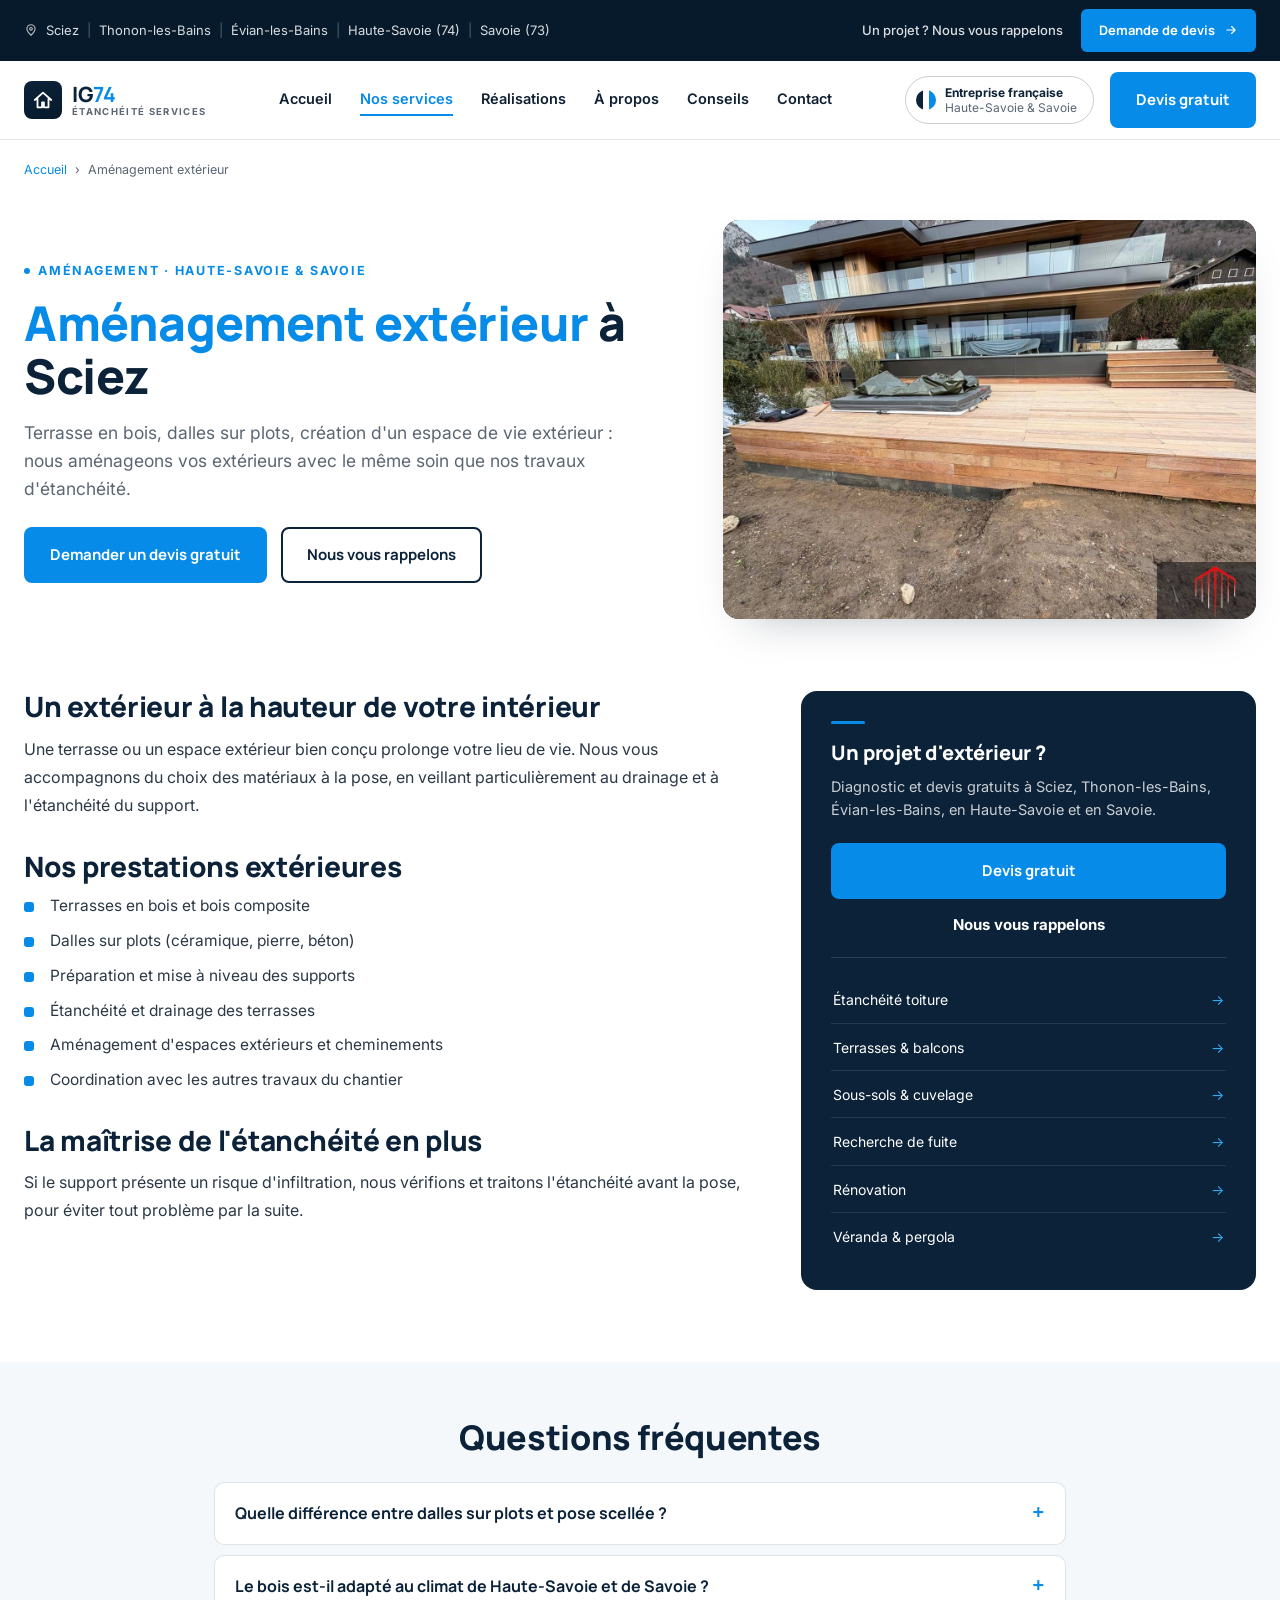
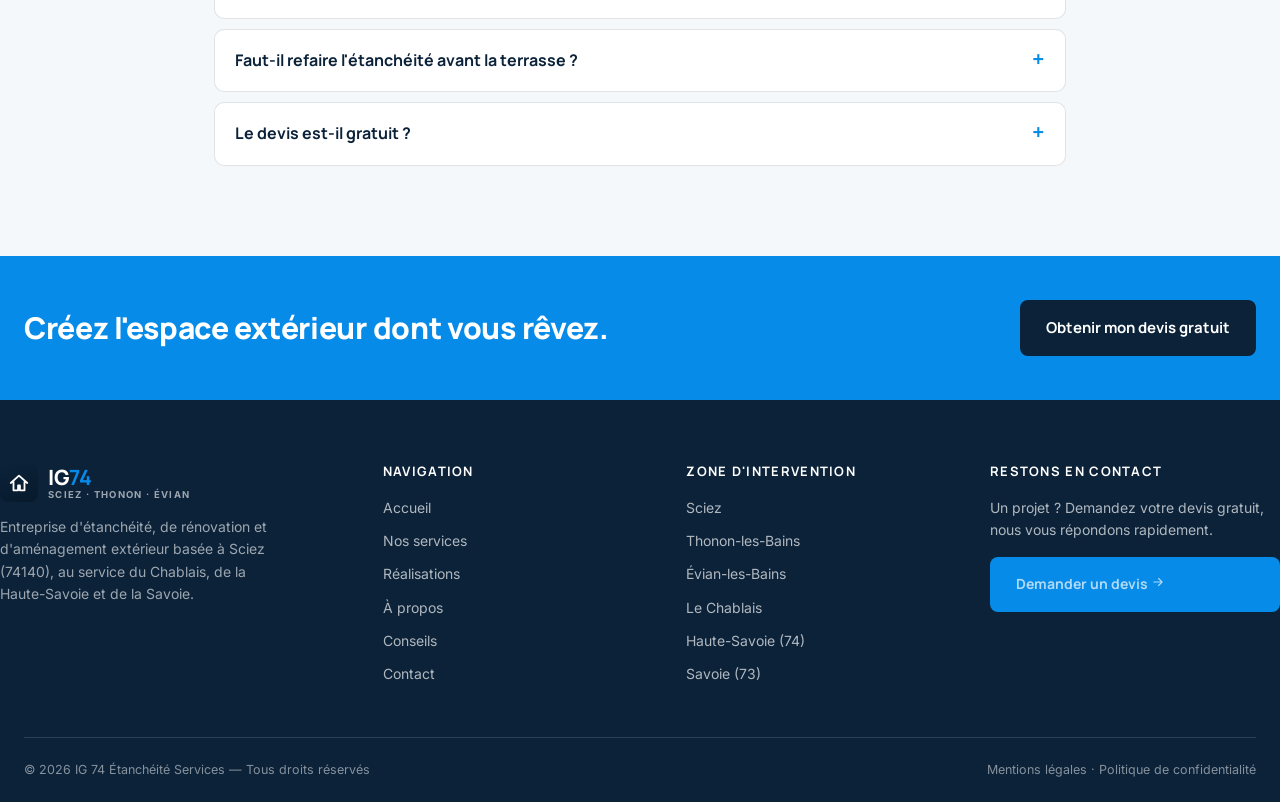
==== amenagement-exterieur.html @ 5bb249f6 "Initial IG74 website" ====
<!DOCTYPE html>
<html lang="fr">
<head>
<meta charset="UTF-8">
<meta name="viewport" content="width=device-width, initial-scale=1">
<title>Aménagement extérieur à Sciez | IG 74</title>
<meta name="description" content="Terrasse bois ou dalles sur plots à Sciez, en Haute-Savoie ou en Savoie ? IG 74 aménage vos extérieurs. Devis gratuit.">
<meta name="robots" content="index, follow">
<link rel="icon" type="image/svg+xml" href="images/favicon.svg">
<link rel="canonical" href="https://DOMAINE-A-DEFINIR.exemple/amenagement-exterieur.html">
<meta name="geo.region" content="FR-74">
<meta name="geo.placename" content="Sciez">
<meta property="og:type" content="website">
<meta property="og:locale" content="fr_FR">
<meta property="og:title" content="Aménagement extérieur à Sciez | IG 74">
<meta property="og:description" content="Terrasse bois ou dalles sur plots à Sciez, en Haute-Savoie ou en Savoie ? IG 74 aménage vos extérieurs. Devis gratuit.">
<meta property="og:image" content="https://DOMAINE-A-DEFINIR.exemple/media/realisations/realisation-terrasse-bois.jpg">
<meta property="og:url" content="https://DOMAINE-A-DEFINIR.exemple/amenagement-exterieur.html">
<meta property="og:site_name" content="IG 74 Étanchéité Services">
<link rel="preconnect" href="https://fonts.googleapis.com">
<link rel="preconnect" href="https://fonts.gstatic.com" crossorigin>
<link href="https://fonts.googleapis.com/css2?family=Manrope:wght@700;800;900&family=Inter:wght@400;500;600;700&display=swap" rel="stylesheet">
<link rel="stylesheet" href="assets/css/base.css">
<link rel="stylesheet" href="assets/css/service.css">
<script type="application/ld+json">
{
  "@context": "https://schema.org",
  "@type": "Service",
  "serviceType": "Aménagement extérieur",
  "provider": {"@id": "https://DOMAINE-A-DEFINIR.exemple/#business", "@type": "GeneralContractor", "name": "IG 74 Étanchéité Services"},
  "areaServed": [{"@type": "City", "name": "Sciez"}, {"@type": "City", "name": "Thonon-les-Bains"}, {"@type": "City", "name": "Évian-les-Bains"}, {"@type": "AdministrativeArea", "name": "Haute-Savoie"}, {"@type": "AdministrativeArea", "name": "Savoie"}],
  "description": "Terrasses bois et dalles sur plots à Sciez, en Haute-Savoie et en Savoie, avec la maîtrise de l&#x27;étanchéité en plus.",
  "url": "https://DOMAINE-A-DEFINIR.exemple/amenagement-exterieur.html"
}
</script>
<script type="application/ld+json">
{
  "@context": "https://schema.org",
  "@type": "BreadcrumbList",
  "itemListElement": [
    {"@type": "ListItem", "position": 1, "name": "Accueil", "item": "https://DOMAINE-A-DEFINIR.exemple/"},
    {"@type": "ListItem", "position": 2, "name": "Aménagement extérieur", "item": "https://DOMAINE-A-DEFINIR.exemple/amenagement-exterieur.html"}
  ]
}
</script>
</head>
<body>

<div class="topbar">
  <div class="wrap">
    <div class="topbar-zones">
      <svg width="14" height="14" viewBox="0 0 24 24" fill="none" aria-hidden="true"><path d="M12 21s7-6.2 7-11a7 7 0 10-14 0c0 4.8 7 11 7 11z" stroke="currentColor" stroke-width="2"/><circle cx="12" cy="10" r="2.3" stroke="currentColor" stroke-width="2"/></svg>
      <span>Sciez</span><span class="sep">|</span><span>Thonon-les-Bains</span><span class="sep">|</span><span>Évian-les-Bains</span><span class="sep">|</span><span>Haute-Savoie (74)</span><span class="sep">|</span><span>Savoie (73)</span>
    </div>
    <div class="topbar-right">
      <a class="callback" href="contact.html" data-track="callback_click">Un projet ? Nous vous rappelons</a>
      <a class="btn btn-primary" href="contact.html" data-track="quote_click">Demande de devis <svg width="14" height="14" viewBox="0 0 24 24" fill="none"><path d="M5 12h14M13 6l6 6-6 6" stroke="currentColor" stroke-width="2" stroke-linecap="round" stroke-linejoin="round"/></svg></a>
    </div>
  </div>
</div>

<header id="top">
  <div class="wrap nav" id="nav">
    <a class="logo" href="index.html" aria-label="IG 74 Étanchéité Services — Accueil">
      <span class="logo-mark" aria-hidden="true"><svg viewBox="0 0 24 24" fill="none"><path d="M3 12l9-8 9 8M6 10.3V20h5v-5.5h2V20h5V10.3" stroke="#fff" stroke-width="2" stroke-linecap="round" stroke-linejoin="round"/></svg></span>
      <span class="logo-word"><span class="lw-name">IG<b>74</b></span><span class="lw-tag">Étanchéité Services</span></span>
    </a>
    <nav class="navlinks">
      <a href="index.html">Accueil</a>
      <a href="index.html#services" class="active">Nos services</a>
      <a href="realisations.html">Réalisations</a>
      <a href="index.html#entreprise">À propos</a>
      <a href="index.html#methode">Conseils</a>
      <a href="contact.html">Contact</a>
    </nav>
    <div class="nav-cta">
      <div class="nav-badge">
        <span class="flag" aria-hidden="true"><i></i><i></i><i></i></span>
        <span class="nb-text"><b>Entreprise française</b><i>Haute-Savoie &amp; Savoie</i></span>
      </div>
      <a class="btn btn-primary" href="contact.html" data-track="quote_click">Devis gratuit</a>
      <button class="burger" id="burger" aria-label="Menu"><span></span><span></span><span></span></button>
    </div>
  </div>
</header>

<div class="wrap"><nav class="crumb" aria-label="Breadcrumb"><a href="index.html">Accueil</a> &nbsp;›&nbsp; Aménagement extérieur</nav></div>

<section class="svc-hero">
  <div class="wrap svc-hero-grid">
    <div class="reveal">
      <span class="eyebrow"><span class="dot"></span>Aménagement · Haute-Savoie &amp; Savoie</span>
      <h1><span class="accent">Aménagement extérieur</span> à Sciez</h1>
      <p class="lead">Terrasse en bois, dalles sur plots, création d&#x27;un espace de vie extérieur : nous aménageons vos extérieurs avec le même soin que nos travaux d&#x27;étanchéité.</p>
      <div class="hero-cta">
        <a class="btn btn-primary" href="contact.html" data-track="quote_click">Demander un devis gratuit</a>
        <a class="btn btn-ghost" href="contact.html" data-track="callback_click">Nous vous rappelons</a>
      </div>
    </div>
    <div class="svc-media reveal">
      <img src="media/realisations/realisation-terrasse-bois.jpg" alt="Terrasse en bois — réalisation" fetchpriority="high" decoding="async">
    </div>
  </div>
</section>

<section class="block svc-content">
  <div class="wrap svc-body">
    <div class="article reveal">
      <h2>Un extérieur à la hauteur de votre intérieur</h2>
      <p>Une terrasse ou un espace extérieur bien conçu prolonge votre lieu de vie. Nous vous accompagnons du choix des matériaux à la pose, en veillant particulièrement au drainage et à l&#x27;étanchéité du support.</p>
      <h2>Nos prestations extérieures</h2>
      <ul>
        <li>Terrasses en bois et bois composite</li>
        <li>Dalles sur plots (céramique, pierre, béton)</li>
        <li>Préparation et mise à niveau des supports</li>
        <li>Étanchéité et drainage des terrasses</li>
        <li>Aménagement d&#x27;espaces extérieurs et cheminements</li>
        <li>Coordination avec les autres travaux du chantier</li>
      </ul>
      <h2>La maîtrise de l&#x27;étanchéité en plus</h2>
      <p>Si le support présente un risque d&#x27;infiltration, nous vérifions et traitons l&#x27;étanchéité avant la pose, pour éviter tout problème par la suite.</p>
    </div>
    <aside class="aside reveal">
      <h3>Un projet d&#x27;extérieur ?</h3>
      <p>Diagnostic et devis gratuits à Sciez, Thonon-les-Bains, Évian-les-Bains, en Haute-Savoie et en Savoie.</p>
      <a class="btn btn-primary" href="contact.html" data-track="quote_click">Devis gratuit</a>
      <a class="callback" href="contact.html" data-ig74="phone-cta" data-track="callback_click">Nous vous rappelons</a>
      <div class="mini-list">
        <a href="etancheite-toiture.html" data-track="service_click" data-service="etancheite-toiture">Étanchéité toiture <span>→</span></a>
        <a href="etancheite-terrasse.html" data-track="service_click" data-service="etancheite-terrasse">Terrasses &amp; balcons <span>→</span></a>
        <a href="etancheite-sous-sol.html" data-track="service_click" data-service="etancheite-sous-sol">Sous-sols &amp; cuvelage <span>→</span></a>
        <a href="recherche-de-fuite.html" data-track="service_click" data-service="recherche-de-fuite">Recherche de fuite <span>→</span></a>
        <a href="renovation-entreprise-generale.html" data-track="service_click" data-service="renovation-entreprise-generale">Rénovation <span>→</span></a>
        <a href="veranda-pergola.html" data-track="service_click" data-service="veranda-pergola">Véranda &amp; pergola <span>→</span></a>
      </div>
    </aside>
  </div>
</section>

<section class="faq">
  <div class="wrap-narrow reveal">
    <h2>Questions fréquentes</h2>
    <div>
      <details><summary>Quelle différence entre dalles sur plots et pose scellée ?</summary><p>Les dalles sur plots reposent sur des supports réglables, ce qui facilite le drainage et le rattrapage des niveaux, sans sceller au mortier.</p></details>
      <details><summary>Le bois est-il adapté au climat de Haute-Savoie et de Savoie ?</summary><p>Oui, avec des essences ou du composite adaptés et une pose bien ventilée. Nous vous conseillons le matériau le plus durable selon l&#x27;exposition.</p></details>
      <details><summary>Faut-il refaire l&#x27;étanchéité avant la terrasse ?</summary><p>Si le support présente un risque d&#x27;infiltration, oui. Nous vérifions l&#x27;étanchéité avant la pose pour éviter tout problème ultérieur.</p></details>
      <details><summary>Le devis est-il gratuit ?</summary><p>Oui, chaque projet fait l&#x27;objet d&#x27;un devis gratuit et sans engagement.</p></details>
    </div>
  </div>
</section>

<section class="ctaband">
  <div class="wrap">
    <h2>Créez l&#x27;espace extérieur dont vous rêvez.</h2>
    <a class="btn btn-dark" href="contact.html" data-track="quote_click">Obtenir mon devis gratuit</a>
  </div>
</section>

<footer>
  <div class="wrap foot-top">
    <div class="foot-grid">
      <div class="foot-brand">
        <a class="logo" href="index.html" aria-label="IG 74 Étanchéité Services">
          <span class="logo-mark" aria-hidden="true"><svg viewBox="0 0 24 24" fill="none"><path d="M3 12l9-8 9 8M6 10.3V20h5v-5.5h2V20h5V10.3" stroke="#fff" stroke-width="2" stroke-linecap="round" stroke-linejoin="round"/></svg></span>
          <span class="logo-word"><span class="lw-name">IG<b>74</b></span><span class="lw-tag">Sciez · Thonon · Évian</span></span>
        </a>
        <p>Entreprise d&#x27;étanchéité, de rénovation et d&#x27;aménagement extérieur basée à Sciez (74140), au service du Chablais, de la Haute-Savoie et de la Savoie.</p>
      </div>
      <div class="foot-col">
        <h4>Navigation</h4>
        <a href="index.html">Accueil</a>
        <a href="index.html#services">Nos services</a>
        <a href="realisations.html">Réalisations</a>
        <a href="index.html#entreprise">À propos</a>
        <a href="index.html#methode">Conseils</a>
        <a href="contact.html">Contact</a>
      </div>
      <div class="foot-col">
        <h4>Zone d&#x27;intervention</h4>
        <div>Sciez</div>
        <div>Thonon-les-Bains</div>
        <div>Évian-les-Bains</div>
        <div>Le Chablais</div>
        <div>Haute-Savoie (74)</div>
        <div>Savoie (73)</div>
      </div>
      <div class="foot-col">
        <h4>Restons en contact</h4>
        <p>Un projet ? Demandez votre devis gratuit, nous vous répondons rapidement.</p>
        <a class="btn btn-primary" href="contact.html" data-track="quote_click">Demander un devis <svg width="14" height="14" viewBox="0 0 24 24" fill="none"><path d="M5 12h14M13 6l6 6-6 6" stroke="currentColor" stroke-width="2" stroke-linecap="round" stroke-linejoin="round"/></svg></a>
      </div>
    </div>
  </div>
  <div class="wrap">
    <div class="foot-bottom">
      <span>© <span data-ig74="year"></span> IG 74 Étanchéité Services — Tous droits réservés</span>
      <span><a href="mentions-legales.html">Mentions légales</a> · <a href="politique-de-confidentialite.html">Politique de confidentialité</a></span>
    </div>
  </div>
</footer>

<div class="mobile-cta-bar" role="navigation" aria-label="Actions rapides">
  <a href="contact.html" data-track="quote_click"><svg width="17" height="17" viewBox="0 0 24 24" fill="none"><path d="M4 20h16M6 20V9l6-4 6 4v11M10 20v-6h4v6" stroke="currentColor" stroke-width="2" stroke-linejoin="round"/></svg>Devis</a>
  <a href="contact.html" data-track="callback_click"><svg width="17" height="17" viewBox="0 0 24 24" fill="none"><path d="M5 4h4l2 5-2.5 1.5a11 11 0 005 5L15 13l5 2v4a2 2 0 01-2 2A16 16 0 013 6a2 2 0 012-2z" stroke="currentColor" stroke-width="2" stroke-linejoin="round"/></svg>Rappel</a>
  <a class="cta-quote" href="realisations.html"><svg width="17" height="17" viewBox="0 0 24 24" fill="none"><rect x="3" y="3" width="18" height="18" rx="2" stroke="currentColor" stroke-width="2"/><circle cx="8.5" cy="8.5" r="1.4" stroke="currentColor" stroke-width="2"/><path d="M21 15l-5-5-9 9" stroke="currentColor" stroke-width="2" stroke-linecap="round"/></svg>Réalisations</a>
</div>

<script src="assets/js/site-config.js"></script>
<script src="assets/js/tracking.js"></script>
<script src="assets/js/site.js"></script>
</body>
</html>
---- assets/css/base.css ----
/* ============================================================
   IG 74 ÉTANCHÉITÉ SERVICES — Fondations (tokens, layout, header,
   topbar, footer, boutons). Partagé par toutes les pages.
   ============================================================ */
:root{
  --navy:#0B2239;
  --navy-deep:#071A2C;
  --blue:#078BE8;
  --blue-light:#35A8F2;
  --ink:#102033;
  --muted:#5B6673;
  --paper:#F5F8FB;
  --white:#FFFFFF;
  --line:rgba(11,34,57,.12);
  --line-strong:rgba(11,34,57,.22);
  --r-sm:6px;
  --r-md:10px;
  --r-lg:16px;
  --shadow-soft:0 20px 44px -26px rgba(7,26,44,.35);
  --shadow-card:0 14px 30px -20px rgba(7,26,44,.28);
}
*{box-sizing:border-box;margin:0;padding:0}
html{scroll-behavior:smooth}
html,body{overflow-x:clip;max-width:100%}
body{
  font-family:"Inter",system-ui,sans-serif;
  color:var(--ink);
  background:var(--white);
  line-height:1.6;
  -webkit-font-smoothing:antialiased;
}
h1,h2,h3,h4{font-family:"Manrope","Inter",system-ui,sans-serif;line-height:1.12;letter-spacing:-.01em;color:var(--navy)}
a{color:inherit;text-decoration:none}
ul{list-style:none}
img{max-width:100%}
.wrap{max-width:1280px;margin:0 auto;padding:0 24px}
.wrap-narrow{max-width:900px;margin:0 auto;padding:0 24px}
section[id]{scroll-margin-top:132px}

.eyebrow{
  display:inline-flex;align-items:center;gap:8px;
  font-size:12.5px;letter-spacing:.14em;text-transform:uppercase;
  color:var(--blue);font-weight:700;
}
.eyebrow .dot{width:6px;height:6px;border-radius:50%;background:var(--blue);flex:0 0 auto}

.btn{
  display:inline-flex;align-items:center;gap:9px;justify-content:center;
  font-family:"Manrope","Inter",sans-serif;font-weight:700;font-size:15px;
  padding:14px 24px;border-radius:8px;border:2px solid transparent;
  cursor:pointer;transition:transform .15s ease,background .2s ease,color .2s ease,box-shadow .25s ease;
  white-space:nowrap;
}
.btn-primary{background:var(--blue);color:#fff}
.btn-primary:hover{background:#0678c9;transform:translateY(-2px);box-shadow:0 16px 32px -14px rgba(7,139,232,.55)}
.btn-dark{background:var(--navy);color:#fff}
.btn-dark:hover{background:var(--navy-deep);transform:translateY(-2px)}
.btn-ghost{border-color:var(--navy);color:var(--navy)}
.btn-ghost:hover{background:var(--navy);color:#fff;transform:translateY(-2px)}
.btn-ghost-white{border-color:rgba(255,255,255,.55);color:#fff}
.btn-ghost-white:hover{background:#fff;color:var(--navy)}
.btn[aria-disabled="true"]{opacity:.55;cursor:not-allowed;pointer-events:none}
.btn svg{flex:0 0 auto}

/* ---------- LOGO / WORDMARK ---------- */
.logo{display:flex;align-items:center;gap:10px}
.logo-mark{
  width:38px;height:38px;flex:0 0 auto;border-radius:8px;
  background:linear-gradient(160deg,var(--navy),var(--navy-deep));
  display:flex;align-items:center;justify-content:center;position:relative;
}
.logo-mark svg{width:22px;height:22px}
.logo-word{display:flex;flex-direction:column;line-height:1}
.logo-word .lw-name{font-family:"Manrope",sans-serif;font-weight:900;font-size:21px;letter-spacing:-.02em;color:var(--navy)}
.logo-word .lw-name b{color:var(--blue)}
.logo-word .lw-tag{font-size:9.5px;letter-spacing:.14em;text-transform:uppercase;color:var(--muted);font-weight:700;margin-top:2px}
footer .logo-word .lw-name{color:#fff}
footer .logo-word .lw-tag{color:rgba(255,255,255,.6)}

/* ---------- TOPBAR ---------- */
.topbar{background:var(--navy-deep);color:rgba(255,255,255,.85)}
.topbar .wrap{display:flex;align-items:center;justify-content:space-between;gap:20px;padding:9px 24px;font-size:13px}
.topbar-zones{display:flex;align-items:center;gap:8px;flex-wrap:wrap}
.topbar-zones svg{flex:0 0 auto;opacity:.8}
.topbar-zones span:not(.sep){white-space:nowrap}
.topbar-zones .sep{color:rgba(255,255,255,.3)}
.topbar-right{display:flex;align-items:center;gap:18px}
.topbar-right a.callback{color:rgba(255,255,255,.85);font-weight:500;white-space:nowrap}
.topbar-right a.callback:hover{color:#fff}
.topbar .btn{padding:9px 16px;font-size:13px;border-radius:6px}
@media (max-width:900px){.topbar-zones{display:none}.topbar .wrap{justify-content:space-between}}
@media (max-width:520px){.topbar-right a.callback{display:none}}

/* ---------- HEADER ---------- */
header{position:sticky;top:0;z-index:80;background:rgba(255,255,255,.96);backdrop-filter:blur(10px);border-bottom:1px solid var(--line);transition:box-shadow .3s ease}
header.scrolled{box-shadow:0 8px 30px -18px rgba(7,26,44,.35)}
.nav{display:flex;align-items:center;justify-content:space-between;height:78px;gap:20px}
.navlinks{display:flex;align-items:center;gap:28px}
.navlinks a{font-size:14.5px;font-weight:600;color:var(--ink);padding:4px 0;border-bottom:2px solid transparent;transition:color .2s,border-color .2s}
.navlinks a:hover{color:var(--blue)}
.navlinks a.active{color:var(--blue);border-color:var(--blue)}
.nav-cta{display:flex;align-items:center;gap:16px;flex:0 0 auto}
.nav-badge{
  display:flex;align-items:center;gap:9px;padding:8px 16px 8px 10px;border-radius:999px;
  border:1px solid var(--line-strong);font-size:12px;line-height:1.25;white-space:nowrap;
}
.nav-badge .flag{width:20px;height:20px;border-radius:50%;flex:0 0 auto;overflow:hidden;display:flex;box-shadow:inset 0 0 0 1px rgba(0,0,0,.08)}
.nav-badge .flag i{flex:1;display:block}
.nav-badge .flag i:nth-child(1){background:#0B2239}
.nav-badge .flag i:nth-child(2){background:#fff}
.nav-badge .flag i:nth-child(3){background:#078BE8}
.nav-badge .nb-text{display:flex;flex-direction:column}
.nav-badge b{font-weight:700;color:var(--navy)}
.nav-badge i{font-style:normal;color:var(--muted)}
.burger{display:none;background:none;border:0;cursor:pointer;flex-direction:column;gap:5px;padding:8px}
.burger span{width:24px;height:2px;background:var(--navy);transition:.25s}
@media (max-width:1080px){.nav-badge{display:none}}
@media (max-width:960px){
  .navlinks{display:none}
  .burger{display:flex}
  .mobile-open .navlinks{
    display:flex;position:absolute;top:100%;left:0;right:0;flex-direction:column;
    background:#fff;padding:18px 24px;gap:4px;border-bottom:1px solid var(--line);box-shadow:var(--shadow-soft);
  }
  .mobile-open .navlinks a{padding:12px 0;border-bottom:1px solid var(--line)}
  .nav-cta .btn-primary{padding:10px 14px;font-size:13.5px}
}

/* ---------- FOOTER ---------- */
footer{background:var(--navy);color:rgba(255,255,255,.72)}
.foot-top{padding:64px 0 40px}
.foot-grid{display:grid;grid-template-columns:1.3fr 1fr 1fr 1.1fr;gap:40px}
.foot-brand p{font-size:14px;max-width:280px;margin-top:14px;color:rgba(255,255,255,.6)}
.foot-col h4{color:#fff;font-size:13px;letter-spacing:.1em;text-transform:uppercase;margin-bottom:18px;font-weight:700}
.foot-col a,.foot-col div{display:block;font-size:14px;margin-bottom:11px;color:rgba(255,255,255,.68);overflow-wrap:anywhere}
.foot-col a:hover{color:var(--blue-light)}
.foot-col p{font-size:14px;color:rgba(255,255,255,.68);margin-bottom:16px}
.foot-bottom{border-top:1px solid rgba(255,255,255,.14);padding:22px 0;display:flex;flex-wrap:wrap;gap:10px 24px;justify-content:space-between;font-size:12.5px;color:rgba(255,255,255,.5)}
.foot-bottom a{color:rgba(255,255,255,.5)}
.foot-bottom a:hover{color:#fff}
@media (max-width:900px){.foot-grid{grid-template-columns:1fr 1fr;gap:32px}}
@media (max-width:600px){
  .foot-grid{grid-template-columns:1fr;gap:28px;text-align:center}
  .foot-brand .logo{justify-content:center}
  .foot-brand p{margin-left:auto;margin-right:auto}
  .foot-bottom{flex-direction:column;align-items:center;text-align:center}
}

/* ---------- BREADCRUMB (pages internes) ---------- */
.crumb{font-size:12.5px;color:var(--muted);padding:20px 0 0}
.crumb a{color:var(--blue)}
.crumb a:hover{text-decoration:underline}

/* ---------- REVEAL ---------- */
.reveal{opacity:0;transform:translateY(20px);transition:opacity .6s ease,transform .6s ease}
.reveal.in{opacity:1;transform:none}
@media (prefers-reduced-motion:reduce){
  *{animation:none!important;transition:none!important;scroll-behavior:auto!important}
  .reveal{opacity:1;transform:none}
}

/* ---------- MOBILE CTA BAR ---------- */
.mobile-cta-bar{display:none}
@media (max-width:640px){
  .mobile-cta-bar{
    display:flex;position:fixed;left:0;right:0;bottom:0;z-index:95;
    background:var(--navy);box-shadow:0 -6px 20px rgba(0,0,0,.28);
    padding-bottom:env(safe-area-inset-bottom);
  }
  .mobile-cta-bar a{
    flex:1;display:flex;align-items:center;justify-content:center;gap:8px;
    padding:14px 4px;color:#fff;font-weight:700;font-size:13.5px;
  }
  .mobile-cta-bar a.cta-quote{background:var(--blue)}
  body:has(.mobile-cta-bar){padding-bottom:calc(52px + env(safe-area-inset-bottom))}
}
---- assets/css/service.css ----
/* ============================================================
   IG 74 ÉTANCHÉITÉ SERVICES — Pages services & réalisations
   ============================================================ */
.svc-hero{padding:40px 0 52px}
.svc-hero-grid{display:grid;grid-template-columns:1.1fr .9fr;gap:48px;align-items:center}
.svc-hero h1{font-size:clamp(30px,4.2vw,48px);font-weight:800;max-width:760px;margin:14px 0 16px}
.svc-hero h1 .accent{color:var(--blue)}
.svc-hero .lead{font-size:17.5px;color:var(--muted);max-width:600px;margin-bottom:24px}
.svc-hero .hero-cta{display:flex;flex-wrap:wrap;gap:14px}
.svc-media{position:relative;border-radius:var(--r-lg);overflow:hidden;box-shadow:var(--shadow-soft);aspect-ratio:4/3;background:var(--navy-deep)}
.svc-media img{width:100%;height:100%;object-fit:cover;object-position:center 24%;transform:scale(1.1);display:block}
.svc-media.svc-media--icon{display:flex;align-items:center;justify-content:center;background:linear-gradient(155deg,var(--navy),var(--navy-deep))}
.svc-media.svc-media--icon svg{width:64px;height:64px;color:rgba(255,255,255,.85)}
@media (max-width:900px){
  .svc-hero-grid{display:flex;flex-direction:column}
  .svc-media{order:-1;margin-bottom:8px;aspect-ratio:16/9}
}

section.block.svc-content{padding:20px 0 72px}
.svc-body{display:grid;grid-template-columns:1.6fr 1fr;gap:50px;align-items:start}
.article h2{font-size:clamp(22px,2.6vw,28px);font-weight:800;margin:32px 0 12px;color:var(--navy)}
.article h2:first-child{margin-top:0}
.article p{font-size:16px;color:#2b3846;margin-bottom:14px;line-height:1.75}
.article ul{margin:6px 0 18px}
.article ul li{position:relative;padding-left:26px;margin-bottom:10px;font-size:15.5px;color:#2b3846}
.article ul li::before{content:"";position:absolute;left:0;top:8px;width:10px;height:10px;background:var(--blue);border-radius:3px}

.aside{position:sticky;top:110px;background:var(--navy);color:#fff;border-radius:var(--r-lg);padding:30px}
.aside::before{content:"";display:block;width:34px;height:3px;background:var(--blue);border-radius:2px;margin-bottom:18px}
.aside h3{color:#fff;font-size:20px;font-weight:800;margin-bottom:10px}
.aside p{color:rgba(255,255,255,.78);font-size:14.5px;margin-bottom:22px}
.aside .btn{width:100%;margin-bottom:14px}
.aside .callback{
  display:block;text-align:center;font-weight:700;color:#fff;margin-bottom:20px;padding-bottom:20px;
  border-bottom:1px solid rgba(255,255,255,.14);font-size:15px;
}
.aside .callback:hover{color:var(--blue-light)}
.mini-list{display:grid;gap:2px}
.mini-list a{display:flex;justify-content:space-between;align-items:center;padding:11px 2px;font-size:14px;color:#fff;border-bottom:1px solid rgba(255,255,255,.1)}
.mini-list a:last-child{border-bottom:0}
.mini-list a:hover{color:var(--blue-light)}
.mini-list a span{color:var(--blue-light)}
@media (max-width:900px){.svc-body{grid-template-columns:1fr;gap:32px}.aside{position:static}}

/* ---------- FAQ ---------- */
.faq{padding:56px 0 80px;background:var(--paper)}
.faq h2{font-size:clamp(24px,3vw,34px);font-weight:800;margin-bottom:26px;text-align:center}
.faq details{background:#fff;border:1px solid var(--line);border-radius:var(--r-md);padding:18px 20px;margin-bottom:10px}
.faq summary{font-family:"Manrope",sans-serif;font-weight:700;font-size:16px;cursor:pointer;list-style:none;display:flex;justify-content:space-between;gap:16px;color:var(--navy)}
.faq summary::-webkit-details-marker{display:none}
.faq summary::after{content:"+";color:var(--blue);font-size:22px;line-height:1;flex:0 0 auto}
.faq details[open] summary::after{content:"–"}
.faq details p{margin-top:12px;color:var(--muted);font-size:15px;line-height:1.7}

/* ---------- CTA BAND SIMPLE (services) ---------- */
.ctaband{background:var(--blue);color:#fff}
.ctaband .wrap{display:flex;flex-wrap:wrap;align-items:center;justify-content:space-between;gap:20px;padding:44px 24px}
.ctaband h2{color:#fff;font-size:clamp(22px,2.8vw,30px);font-weight:800;max-width:620px}

/* ---------- RÉALISATIONS (galerie) ---------- */
.gallery{display:grid;grid-template-columns:repeat(3,1fr);gap:18px}
.g-item{position:relative;border-radius:var(--r-lg);overflow:hidden;aspect-ratio:4/3;background:var(--navy-deep);box-shadow:var(--shadow-card)}
.g-item img{width:100%;height:100%;object-fit:cover;object-position:center 24%;transform:scale(1.1);transition:transform .7s ease;display:block}
.g-item:hover img{transform:scale(1.2)}
.g-item::after{content:"";position:absolute;inset:0;background:linear-gradient(180deg,rgba(7,26,44,0) 55%,rgba(7,26,44,.72) 100%)}
.g-cap{position:absolute;left:16px;right:16px;bottom:14px;z-index:2;font-size:13.5px;color:#fff;font-weight:700}
.g-cap span{display:block;font-weight:500;font-size:12px;color:rgba(255,255,255,.78);margin-top:2px}
@media (max-width:900px){.gallery{grid-template-columns:1fr 1fr}}
@media (max-width:560px){.gallery{grid-template-columns:1fr}}

/* ---------- LEGAL PAGES ---------- */
.legal-hero{padding:36px 0 8px}
.legal-hero h1{font-size:clamp(30px,4vw,44px);font-weight:800;margin:12px 0 8px}
.legal .article{max-width:760px}
.legal .article h2{margin-top:32px}
.legal .article a{color:var(--blue);text-decoration:underline}
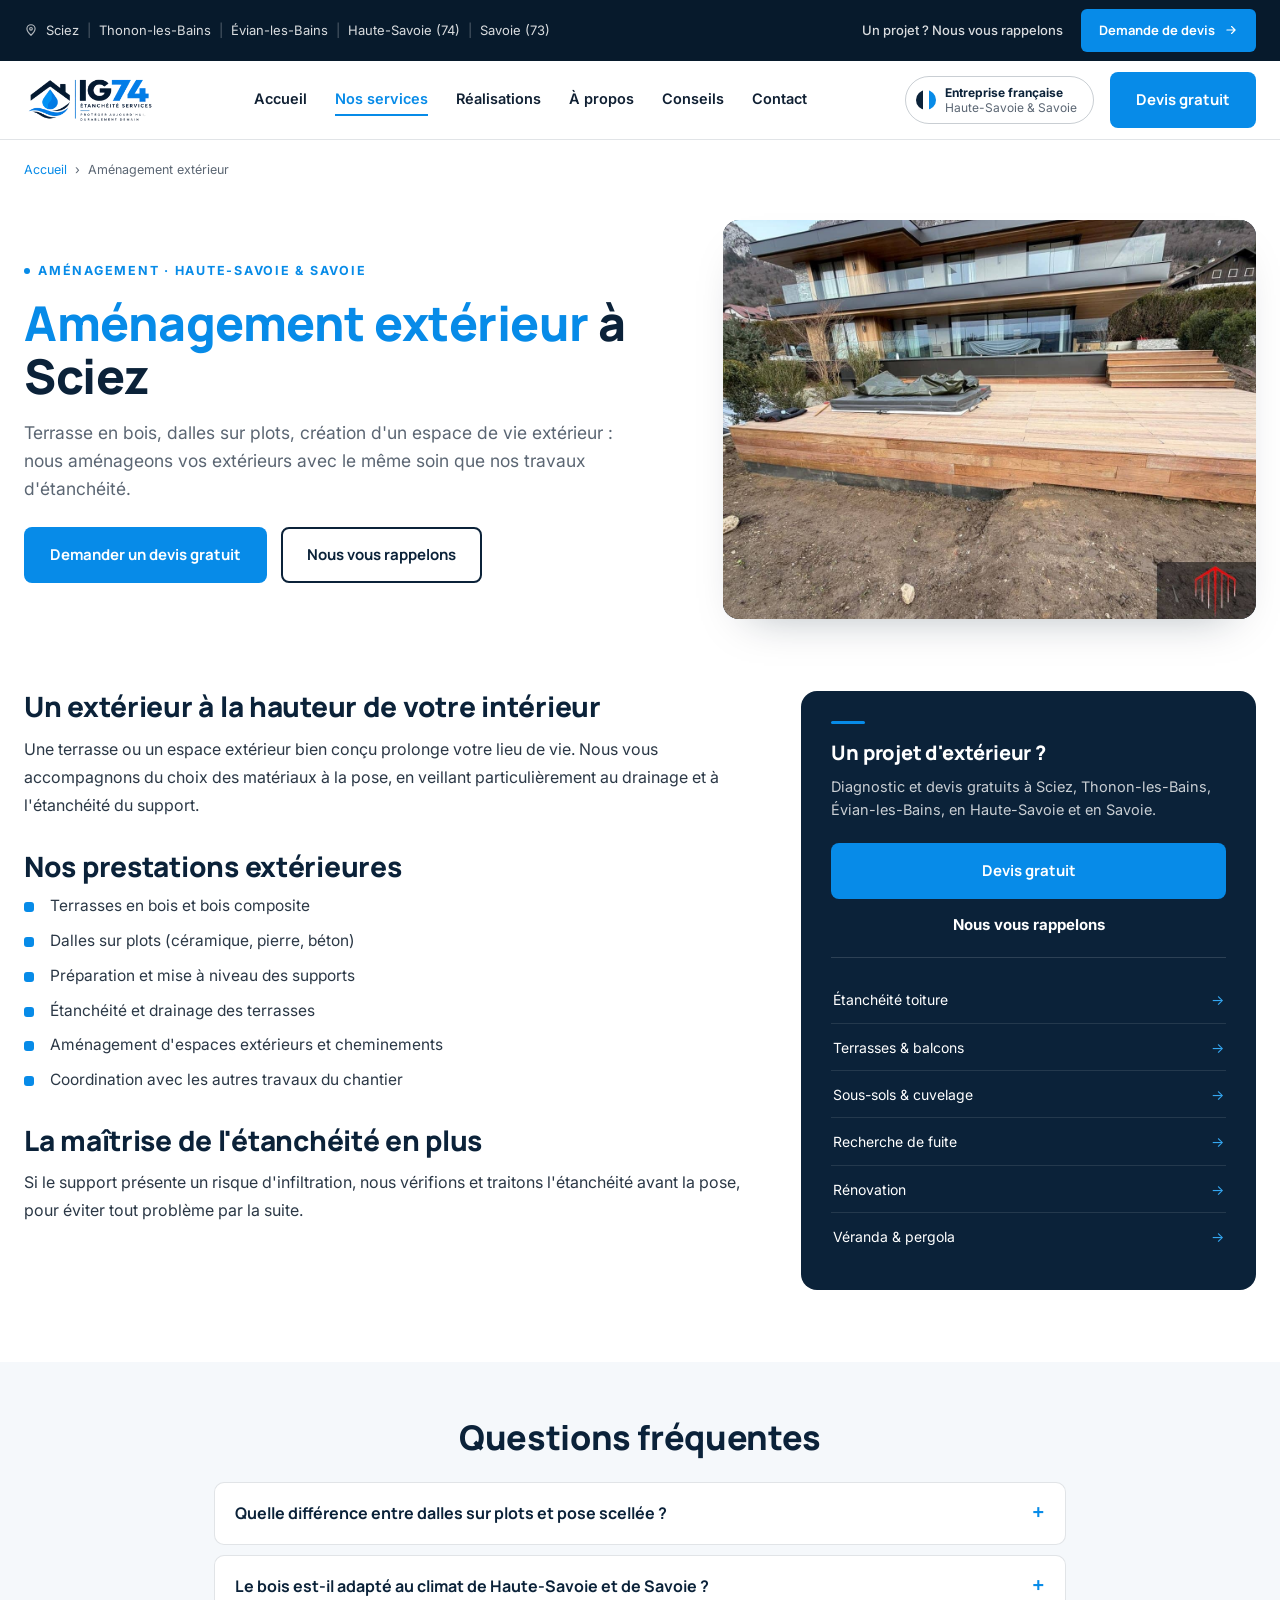
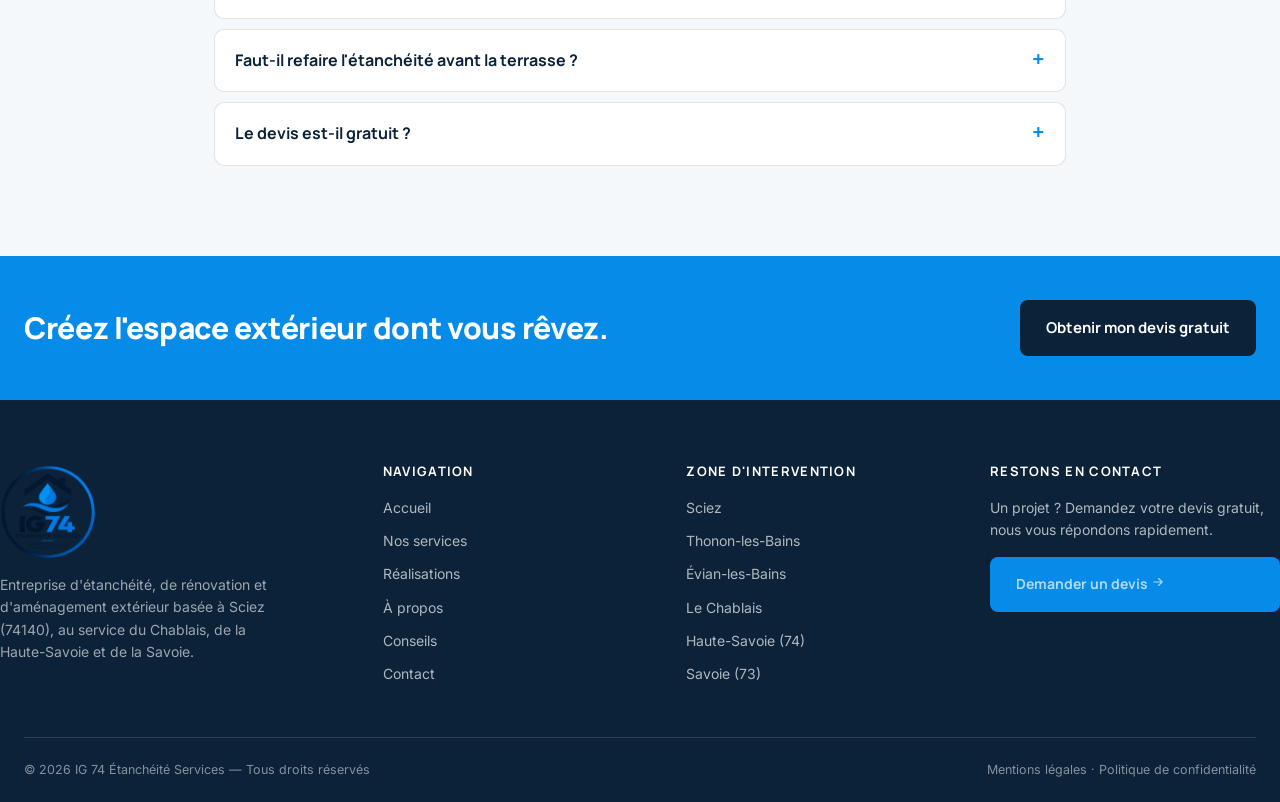
==== commit 836403bb: "Replace hero image and provisional logo with official IG74 branding - Homepage hero: new étanchéité " ====
--- a/amenagement-exterieur.html
+++ b/amenagement-exterieur.html
@@ -6,7 +6,7 @@
 <title>Aménagement extérieur à Sciez | IG 74</title>
 <meta name="description" content="Terrasse bois ou dalles sur plots à Sciez, en Haute-Savoie ou en Savoie ? IG 74 aménage vos extérieurs. Devis gratuit.">
 <meta name="robots" content="index, follow">
-<link rel="icon" type="image/svg+xml" href="images/favicon.svg">
+<link rel="icon" type="image/png" href="assets/images/favicon-ig74.png">
 <link rel="canonical" href="https://DOMAINE-A-DEFINIR.exemple/amenagement-exterieur.html">
 <meta name="geo.region" content="FR-74">
 <meta name="geo.placename" content="Sciez">
@@ -62,8 +62,7 @@
 <header id="top">
   <div class="wrap nav" id="nav">
     <a class="logo" href="index.html" aria-label="IG 74 Étanchéité Services — Accueil">
-      <span class="logo-mark" aria-hidden="true"><svg viewBox="0 0 24 24" fill="none"><path d="M3 12l9-8 9 8M6 10.3V20h5v-5.5h2V20h5V10.3" stroke="#fff" stroke-width="2" stroke-linecap="round" stroke-linejoin="round"/></svg></span>
-      <span class="logo-word"><span class="lw-name">IG<b>74</b></span><span class="lw-tag">Étanchéité Services</span></span>
+      <img src="assets/images/logo-ig74-header.webp" alt="IG 74 Étanchéité Services" width="480" height="160">
     </a>
     <nav class="navlinks">
       <a href="index.html">Accueil</a>
@@ -161,8 +160,7 @@
     <div class="foot-grid">
       <div class="foot-brand">
         <a class="logo" href="index.html" aria-label="IG 74 Étanchéité Services">
-          <span class="logo-mark" aria-hidden="true"><svg viewBox="0 0 24 24" fill="none"><path d="M3 12l9-8 9 8M6 10.3V20h5v-5.5h2V20h5V10.3" stroke="#fff" stroke-width="2" stroke-linecap="round" stroke-linejoin="round"/></svg></span>
-          <span class="logo-word"><span class="lw-name">IG<b>74</b></span><span class="lw-tag">Sciez · Thonon · Évian</span></span>
+          <img src="assets/images/logo-ig74-footer.webp" alt="IG 74 Étanchéité Services" width="400" height="400">
         </a>
         <p>Entreprise d&#x27;étanchéité, de rénovation et d&#x27;aménagement extérieur basée à Sciez (74140), au service du Chablais, de la Haute-Savoie et de la Savoie.</p>
       </div>
--- a/assets/css/base.css
+++ b/assets/css/base.css
@@ -62,20 +62,11 @@
 .btn[aria-disabled="true"]{opacity:.55;cursor:not-allowed;pointer-events:none}
 .btn svg{flex:0 0 auto}
 
-/* ---------- LOGO / WORDMARK ---------- */
+/* ---------- LOGO ---------- */
 .logo{display:flex;align-items:center;gap:10px}
-.logo-mark{
-  width:38px;height:38px;flex:0 0 auto;border-radius:8px;
-  background:linear-gradient(160deg,var(--navy),var(--navy-deep));
-  display:flex;align-items:center;justify-content:center;position:relative;
-}
-.logo-mark svg{width:22px;height:22px}
-.logo-word{display:flex;flex-direction:column;line-height:1}
-.logo-word .lw-name{font-family:"Manrope",sans-serif;font-weight:900;font-size:21px;letter-spacing:-.02em;color:var(--navy)}
-.logo-word .lw-name b{color:var(--blue)}
-.logo-word .lw-tag{font-size:9.5px;letter-spacing:.14em;text-transform:uppercase;color:var(--muted);font-weight:700;margin-top:2px}
-footer .logo-word .lw-name{color:#fff}
-footer .logo-word .lw-tag{color:rgba(255,255,255,.6)}
+.logo img{display:block;width:auto}
+.nav .logo img{height:44px}
+.foot-brand .logo img{height:96px}
 
 /* ---------- TOPBAR ---------- */
 .topbar{background:var(--navy-deep);color:rgba(255,255,255,.85)}
